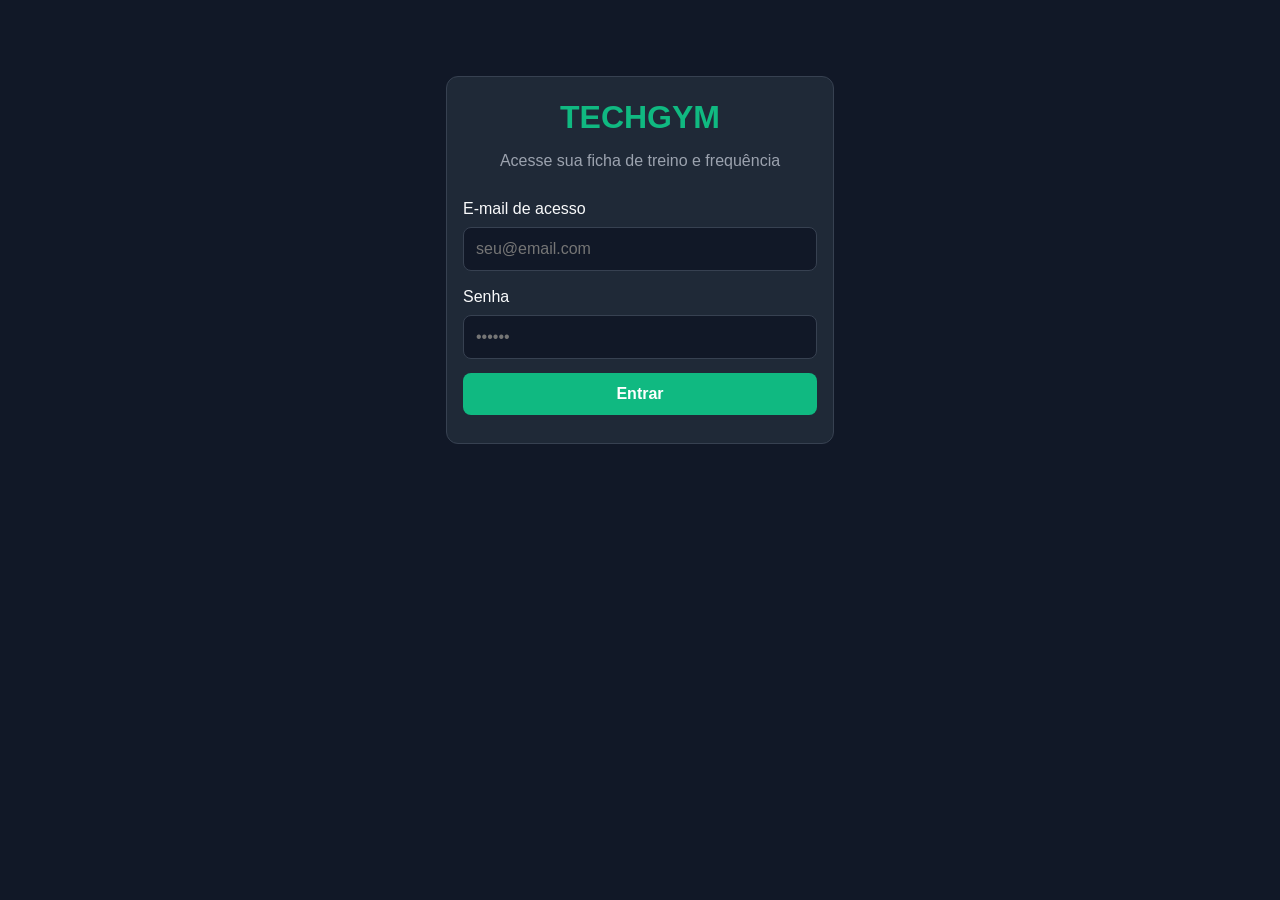
==== index.html @ 8295a84b "feat: Structure changes" ====
<!DOCTYPE html>
<html lang="pt-BR">
<head>
  <meta charset="UTF-8">
  <meta name="viewport" content="width=device-width, initial-scale=1.0">
  <title>Techgym - Login</title>
  <link rel="manifest" href="./manifest.json">
  <meta name="theme-color" content="#111827">
  <link rel="stylesheet" href="./css/global.css">
</head>
<body>
  <div class="container" style="max-width: 420px; margin-top: 60px;">
    <div class="card">
      <h1 style="text-align: center; margin-bottom: 8px; color: var(--accent);">TECHGYM</h1>
      <p style="text-align: center; color: var(--text-secondary); margin-bottom: 24px;">
        Acesse sua ficha de treino e frequência
      </p>

      <form id="login-form">
        <label for="email">E-mail de acesso</label>
        <input type="email" id="email" placeholder="seu@email.com" required>

        <label for="password">Senha</label>
        <input type="password" id="password" placeholder="••••••" required>

        <button type="submit" id="btn-login">Entrar</button>
      </form>

      <p id="login-error" style="color: var(--danger); margin-top: 12px; text-align: center; font-size: 14px;"></p>
    </div>
  </div>

  <script type="module" src="./js/auth.js"></script>
  <script>
    if ('serviceWorker' in navigator) {
      navigator.serviceWorker.register('./sw.js');
    }
  </script>
</body>
</html>
---- css/global.css ----
/* css/global.css */
:root {
  --bg-primary: #111827;
  --bg-card: #1f2937;
  --text-primary: #f9fafb;
  --text-secondary: #9ca3af;
  --accent: #10b981;
  --accent-hover: #059669;
  --danger: #ef4444;
  --border: #374151;
}

* {
  box-sizing: border-box;
  margin: 0;
  padding: 0;
  font-family: -apple-system, BlinkMacSystemFont, "Segoe UI", Roboto, sans-serif;
}

body {
  background-color: var(--bg-primary);
  color: var(--text-primary);
  line-height: 1.5;
  padding-bottom: 80px;
}

.container {
  max-width: 900px;
  margin: 0 auto;
  padding: 16px;
}

.card {
  background-color: var(--bg-card);
  border: 1px solid var(--border);
  border-radius: 12px;
  padding: 16px;
  margin-bottom: 16px;
}

input, select, textarea {
  width: 100%;
  padding: 12px;
  margin-top: 6px;
  margin-bottom: 14px;
  background-color: var(--bg-primary);
  border: 1px solid var(--border);
  border-radius: 8px;
  color: var(--text-primary);
  font-size: 16px; /* Evita zoom automático no iPhone */
}

button {
  width: 100%;
  padding: 12px 16px;
  background-color: var(--accent);
  color: #fff;
  border: none;
  border-radius: 8px;
  font-size: 16px;
  font-weight: 600;
  cursor: pointer;
  transition: background 0.2s;
}

button:hover {
  background-color: var(--accent-hover);
}

button.secondary {
  background-color: transparent;
  border: 1px solid var(--border);
  color: var(--text-primary);
}

.hidden {
  display: none !important;
}
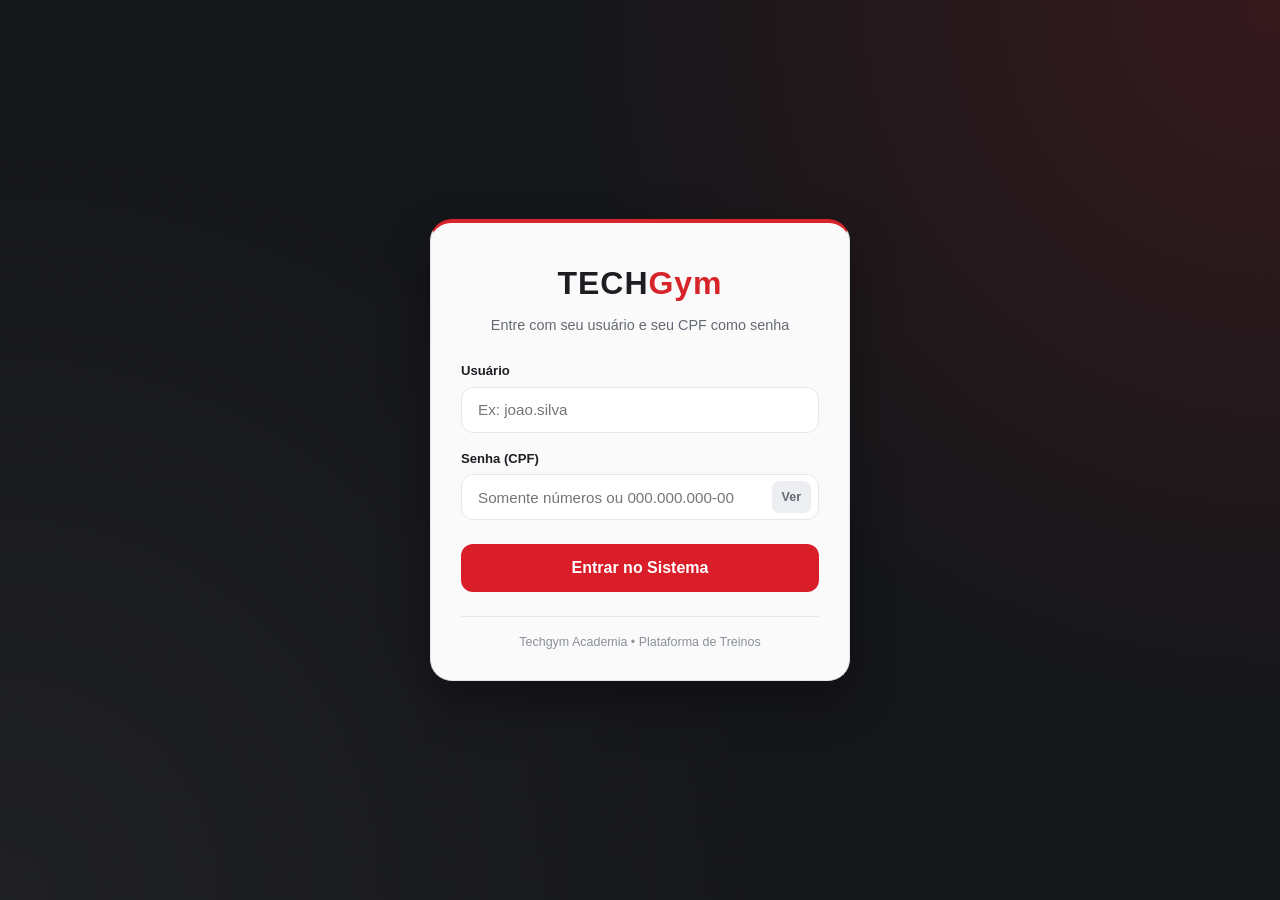
==== commit 4d4f8aed: "feat(auth): implement username + CPF password flow across login and admin and login css" ====
--- a/index.html
+++ b/index.html
@@ -3,38 +3,73 @@
 <head>
   <meta charset="UTF-8">
   <meta name="viewport" content="width=device-width, initial-scale=1.0">
-  <title>Techgym - Login</title>
+  <meta name="theme-color" content="#1C1E22">
+  <title>Techgym Academia — Acesso ao Sistema</title>
   <link rel="manifest" href="./manifest.json">
-  <meta name="theme-color" content="#111827">
+  <link rel="apple-touch-icon" href="./assets/icon-192.png">
   <link rel="stylesheet" href="./css/global.css">
+  <link rel="stylesheet" href="./css/login.css">
 </head>
-<body>
-  <div class="container" style="max-width: 420px; margin-top: 60px;">
-    <div class="card">
-      <h1 style="text-align: center; margin-bottom: 8px; color: var(--accent);">TECHGYM</h1>
-      <p style="text-align: center; color: var(--text-secondary); margin-bottom: 24px;">
-        Acesse sua ficha de treino e frequência
-      </p>
+<body class="login-page">
+  <main class="login-wrapper">
+    <section class="login-card">
+      <div class="login-brand">
+        <img src="./assets/logo-techgym.png" alt="Techgym Academia" class="login-logo"
+             onerror="this.style.display='none'; document.getElementById('login-logo-fallback').style.display='block';">
+        <div id="login-logo-fallback" class="login-logo-fallback" style="display:none;">
+          TECH<span>Gym</span>
+        </div>
+        <p class="login-subtitle">Entre com seu usuário e seu CPF como senha</p>
+      </div>
 
-      <form id="login-form">
-        <label for="email">E-mail de acesso</label>
-        <input type="email" id="email" placeholder="seu@email.com" required>
+      <div id="auth-error" class="auth-alert" role="alert" style="display: none;"></div>
 
-        <label for="password">Senha</label>
-        <input type="password" id="password" placeholder="••••••" required>
+      <form id="login-form" class="login-form">
+        <div class="form-group">
+          <label for="username">Usuário</label>
+          <input type="text" id="username" name="username" placeholder="Ex: joao.silva" autocomplete="username" autocapitalize="none" required>
+        </div>
 
-        <button type="submit" id="btn-login">Entrar</button>
+        <div class="form-group">
+          <label for="password">Senha (CPF)</label>
+          <div class="password-field">
+            <input type="password" id="password" name="password" inputmode="numeric" placeholder="Somente números ou 000.000.000-00" autocomplete="current-password" required>
+            <button type="button" id="toggle-password" class="btn-toggle-pass" aria-label="Mostrar ou ocultar senha">
+              Ver
+            </button>
+          </div>
+        </div>
+
+        <button type="submit" id="login-btn" class="btn-primary btn-login">
+          Entrar no Sistema
+        </button>
       </form>
 
-      <p id="login-error" style="color: var(--danger); margin-top: 12px; text-align: center; font-size: 14px;"></p>
-    </div>
-  </div>
+      <footer class="login-footer">
+        <span>Techgym Academia &bull; Plataforma de Treinos</span>
+      </footer>
+    </section>
+  </main>
 
-  <script type="module" src="./js/auth.js"></script>
+  <script>
+    const toggleBtn = document.getElementById('toggle-password');
+    const passInput = document.getElementById('password');
+    if (toggleBtn && passInput) {
+      toggleBtn.addEventListener('click', () => {
+        const isPassword = passInput.type === 'password';
+        passInput.type = isPassword ? 'text' : 'password';
+        toggleBtn.textContent = isPassword ? 'Ocultar' : 'Ver';
+      });
+    }
+  </script>
+
   <script>
     if ('serviceWorker' in navigator) {
-      navigator.serviceWorker.register('./sw.js');
+      window.addEventListener('load', () => {
+        navigator.serviceWorker.register('./sw.js').catch(err => console.warn('SW:', err));
+      });
     }
   </script>
+  <script type="module" src="./js/auth.js"></script>
 </body>
 </html>
--- a/css/global.css
+++ b/css/global.css
@@ -1,78 +1,173 @@
-/* css/global.css */
+/* ==========================================================================
+   TECHGYM DESIGN SYSTEM — PRETO, BRANCO & VERMELHO (Inspirado na Pratique)
+   ========================================================================== */
+
 :root {
-  --bg-primary: #111827;
-  --bg-card: #1f2937;
-  --text-primary: #f9fafb;
-  --text-secondary: #9ca3af;
-  --accent: #10b981;
-  --accent-hover: #059669;
-  --danger: #ef4444;
-  --border: #374151;
+  --bg-page: #F8F9FA;
+  --bg-surface: #FFFFFF;
+  --bg-dark: #111318;
+  --bg-dark-elevated: #1C1F26;
+
+  --brand-red: #D91E2A;
+  --brand-red-hover: #B51620;
+  --brand-red-soft: rgba(217, 30, 42, 0.10);
+
+  --text-primary: #111318;
+  --text-secondary: #5A6270;
+  --text-inverse: #FFFFFF;
+
+  --border-light: #E5E7EB;
+  --shadow-card: 0 8px 24px rgba(17, 19, 24, 0.06);
+  --shadow-hover: 0 12px 28px rgba(17, 19, 24, 0.10);
+
+  --radius-card: 16px;
+  --radius-input: 12px;
+  --radius-pill: 999px;
+
+  --font-sans: 'Inter', -apple-system, BlinkMacSystemFont, 'Segoe UI', Roboto, sans-serif;
 }
 
-* {
+*, *::before, *::after {
   box-sizing: border-box;
   margin: 0;
   padding: 0;
-  font-family: -apple-system, BlinkMacSystemFont, "Segoe UI", Roboto, sans-serif;
 }
 
-body {
-  background-color: var(--bg-primary);
+html, body {
+  width: 100%;
+  max-width: 100vw;
+  overflow-x: hidden;
+  font-family: var(--font-sans);
+  background-color: var(--bg-page);
   color: var(--text-primary);
   line-height: 1.5;
-  padding-bottom: 80px;
+  -webkit-font-smoothing: antialiased;
 }
 
-.container {
-  max-width: 900px;
-  margin: 0 auto;
-  padding: 16px;
-}
-
-.card {
-  background-color: var(--bg-card);
-  border: 1px solid var(--border);
-  border-radius: 12px;
-  padding: 16px;
-  margin-bottom: 16px;
-}
-
-input, select, textarea {
-  width: 100%;
-  padding: 12px;
-  margin-top: 6px;
-  margin-bottom: 14px;
-  background-color: var(--bg-primary);
-  border: 1px solid var(--border);
-  border-radius: 8px;
-  color: var(--text-primary);
-  font-size: 16px; /* Evita zoom automático no iPhone */
-}
-
-button {
-  width: 100%;
-  padding: 12px 16px;
-  background-color: var(--accent);
-  color: #fff;
-  border: none;
-  border-radius: 8px;
-  font-size: 16px;
-  font-weight: 600;
-  cursor: pointer;
-  transition: background 0.2s;
-}
-
-button:hover {
-  background-color: var(--accent-hover);
-}
-
-button.secondary {
-  background-color: transparent;
-  border: 1px solid var(--border);
+/* Tipografia com destaque em vermelho (estilo Pratique) */
+h1, h2, h3 {
+  font-weight: 800;
+  letter-spacing: -0.02em;
   color: var(--text-primary);
 }
 
-.hidden {
-  display: none !important;
+.text-red, .highlight {
+  color: var(--brand-red);
+}
+
+/* Botões Pílula (Pill Buttons) */
+.btn, button {
+  display: inline-flex;
+  align-items: center;
+  justify-content: center;
+  gap: 8px;
+  min-height: 44px;
+  padding: 10px 22px;
+  font-family: inherit;
+  font-size: 0.95rem;
+  font-weight: 700;
+  border-radius: var(--radius-pill);
+  border: 1.5px solid transparent;
+  cursor: pointer;
+  transition: all 0.2s ease;
+  text-decoration: none;
+}
+
+.btn-primary, button[type="submit"] {
+  background-color: var(--brand-red);
+  color: var(--text-inverse);
+}
+
+.btn-primary:hover, button[type="submit"]:hover {
+  background-color: var(--brand-red-hover);
+  transform: translateY(-1px);
+  box-shadow: 0 4px 12px rgba(217, 30, 42, 0.28);
+}
+
+.btn-outline {
+  background-color: var(--bg-surface);
+  color: var(--text-primary);
+  border-color: var(--border-light);
+}
+
+.btn-outline:hover {
+  border-color: var(--text-primary);
+  background-color: #F3F4F6;
+}
+
+.btn-dark {
+  background-color: var(--bg-dark);
+  color: var(--text-inverse);
+}
+
+.btn-dark:hover {
+  background-color: var(--bg-dark-elevated);
+}
+
+/* Inputs e Selects limpos (estilo barra de busca da referência) */
+input[type="text"],
+input[type="email"],
+input[type="password"],
+input[type="number"],
+input[type="url"],
+select,
+textarea {
+  width: 100%;
+  min-height: 46px;
+  padding: 10px 16px;
+  font-family: inherit;
+  font-size: 0.95rem;
+  color: var(--text-primary);
+  background-color: var(--bg-surface);
+  border: 1.5px solid var(--border-light);
+  border-radius: var(--radius-input);
+  outline: none;
+  transition: border-color 0.2s ease, box-shadow 0.2s ease;
+}
+
+input:focus, select:focus, textarea:focus {
+  border-color: var(--brand-red);
+  box-shadow: 0 0 0 3px var(--brand-red-soft);
+}
+
+label {
+  display: block;
+  font-size: 0.85rem;
+  font-weight: 700;
+  color: var(--text-primary);
+  margin-bottom: 6px;
+}
+
+/* Cards base */
+.card {
+  background-color: var(--bg-surface);
+  border: 1px solid var(--border-light);
+  border-radius: var(--radius-card);
+  box-shadow: var(--shadow-card);
+  padding: 24px;
+}
+
+/* Badges / Cápsulas */
+.badge {
+  display: inline-flex;
+  align-items: center;
+  padding: 4px 12px;
+  font-size: 0.78rem;
+  font-weight: 700;
+  border-radius: var(--radius-pill);
+  background-color: var(--bg-surface);
+  border: 1px solid var(--border-light);
+  color: var(--text-primary);
+}
+
+.badge-red {
+  background-color: var(--brand-red-soft);
+  border-color: transparent;
+  color: var(--brand-red);
+}
+
+.badge-dark {
+  background-color: var(--bg-dark);
+  border-color: var(--bg-dark);
+  color: var(--text-inverse);
 }
--- a/css/login.css
+++ b/css/login.css
@@ -0,0 +1,147 @@
+/* ==========================================================================
+   TECHGYM LOGIN — TELA DE ENTRADA RESPONSIVA (PRETO FOSCO, BRANCO & VERMELHO)
+   ========================================================================== */
+
+body.login-page {
+  min-height: 100vh;
+  min-height: 100dvh;
+  display: flex;
+  align-items: center;
+  justify-content: center;
+  padding: 20px 16px;
+  background-color: #16171A;
+  background-image:
+    radial-gradient(circle at top right, rgba(214, 36, 42, 0.16), transparent 45%),
+    radial-gradient(circle at bottom left, rgba(255, 255, 255, 0.04), transparent 50%);
+}
+
+.login-wrapper {
+  width: 100%;
+  max-width: 420px;
+}
+
+.login-card {
+  background-color: #FAFAFB;
+  border: 1px solid #E2E4E9;
+  border-radius: 22px;
+  padding: 36px 30px 28px;
+  box-shadow: 0 20px 48px rgba(0, 0, 0, 0.35);
+  border-top: 4px solid #D6242A;
+}
+
+.login-brand {
+  text-align: center;
+  margin-bottom: 26px;
+}
+
+.login-logo {
+  max-width: 210px;
+  width: 100%;
+  height: auto;
+  margin: 0 auto 12px;
+  display: block;
+  object-fit: contain;
+}
+
+.login-logo-fallback {
+  font-size: 2rem;
+  font-weight: 900;
+  color: #1C1E22;
+  letter-spacing: 0.03em;
+  margin-bottom: 8px;
+}
+
+.login-logo-fallback span {
+  color: #D6242A;
+}
+
+.login-subtitle {
+  font-size: 0.9rem;
+  color: #646973;
+  line-height: 1.4;
+}
+
+.auth-alert {
+  background-color: rgba(214, 36, 42, 0.10);
+  color: #B81D22;
+  border: 1px solid rgba(214, 36, 42, 0.30);
+  border-radius: 12px;
+  padding: 12px 14px;
+  font-size: 0.86rem;
+  font-weight: 600;
+  margin-bottom: 18px;
+  text-align: center;
+}
+
+.login-form .form-group {
+  margin-bottom: 16px;
+}
+
+.login-form label {
+  font-size: 0.82rem;
+  font-weight: 700;
+  color: #1C1E22;
+  margin-bottom: 6px;
+}
+
+.password-field {
+  position: relative;
+  display: flex;
+  align-items: center;
+}
+
+.password-field input {
+  padding-right: 74px;
+}
+
+.btn-toggle-pass {
+  position: absolute;
+  right: 8px;
+  min-height: 32px;
+  padding: 4px 10px;
+  font-size: 0.78rem;
+  font-weight: 700;
+  color: #646973;
+  background-color: #ECEEF2;
+  border: none;
+  border-radius: 8px;
+}
+
+.btn-toggle-pass:hover {
+  background-color: #DCDFE6;
+  color: #1C1E22;
+}
+
+.btn-login {
+  width: 100%;
+  margin-top: 8px;
+  min-height: 48px;
+  font-size: 1rem;
+  font-weight: 800;
+  border-radius: 12px;
+  background-color: #D6242A;
+  color: #FFFFFF;
+}
+
+.btn-login:hover {
+  background-color: #B81D22;
+}
+
+.login-footer {
+  margin-top: 24px;
+  padding-top: 16px;
+  border-top: 1px solid #E5E7EB;
+  text-align: center;
+  font-size: 0.78rem;
+  color: #8A909B;
+}
+
+@media (max-width: 420px) {
+  .login-card {
+    padding: 28px 20px 22px;
+    border-radius: 18px;
+  }
+  .login-logo {
+    max-width: 180px;
+  }
+}
